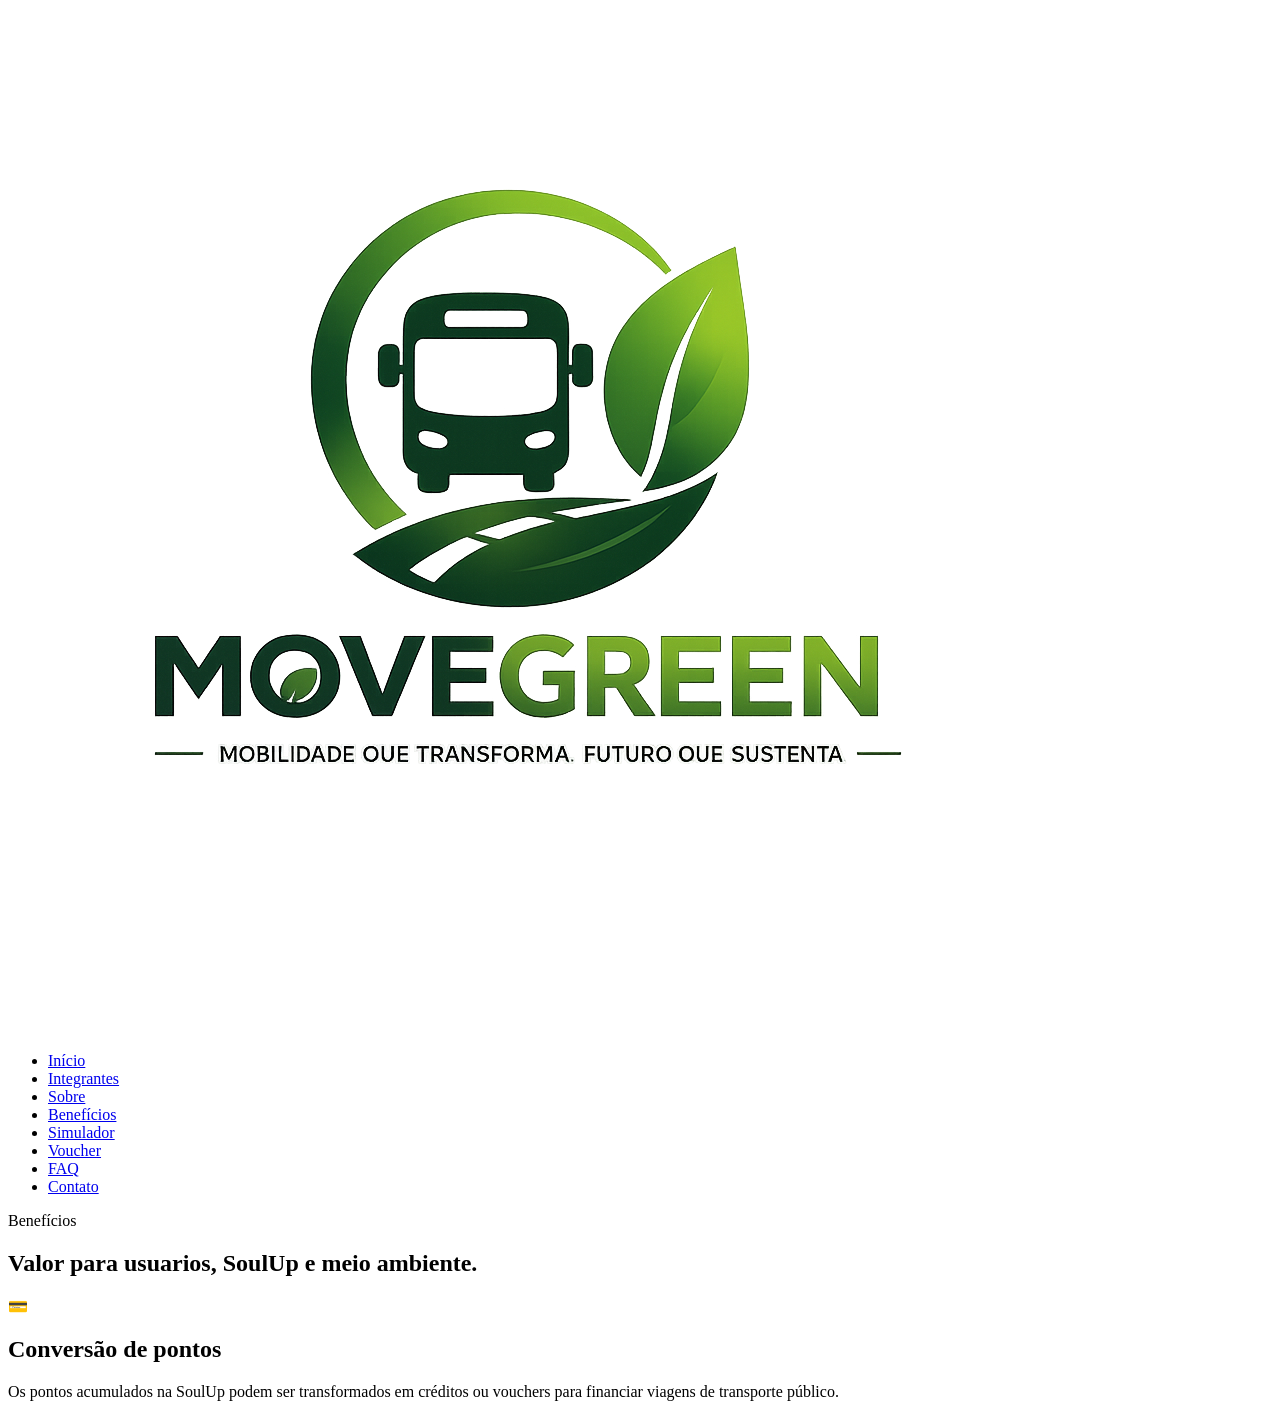
==== pages/beneficios.html @ 8bb11359 "add beneficios" ====
<!DOCTYPE html>
<html lang="pt-BR">
<head>
  <meta charset="UTF-8">
  <meta name="viewport" content="width=device-width, initial-scale=1.0">
  <title>MoveGreen | Beneficios</title>

  <link rel="preconnect" href="https://fonts.googleapis.com">
  <link rel="preconnect" href="https://fonts.gstatic.com" crossorigin>
  <link href="https://fonts.googleapis.com/css2?family=Montserrat:wght@600;700;800;900&display=swap" rel="stylesheet">

  <link rel="stylesheet" href="../css/style.css">
</head>
<body>
  <header class="header">
    <nav class="navbar">
      <a href="../index.html" class="logo">
  <img src="../img/logomovegreen.png" alt="Logo MoveGreen">
</a>

          <ul class="menu">
            <li><a class="nav-link" href="../index.html">Início</a></li>
            <li><a class="nav-link" href="integrantes.html">Integrantes</a></li>
            <li><a class="nav-link" href="sobre.html">Sobre</a></li>
            <li><a class="nav-link active" href="beneficios.html">Benefícios</a></li>
            <li><a class="nav-link" href="simulador.html">Simulador</a></li>
            <li><a class="nav-link" href="voucher.html">Voucher</a></li>
            <li><a class="nav-link" href="faq.html">FAQ</a></li>
            <li><a class="nav-link" href="contato.html">Contato</a></li>
          </ul>
    </nav>
  </header>

  <main class="page">
    <section class="page-title">
      <p class="tag">Benefícios</p>
      <h1>Valor para usuarios, SoulUp e meio ambiente.</h1>
    </section>

    <section class="cards">
      <article class="card">
        <div class="card-icon">💳</div>
        <h2>Conversão de pontos</h2>
        <p>
          Os pontos acumulados na SoulUp podem ser transformados em créditos ou vouchers
  para financiar viagens de transporte público.
        </p>
      </article>
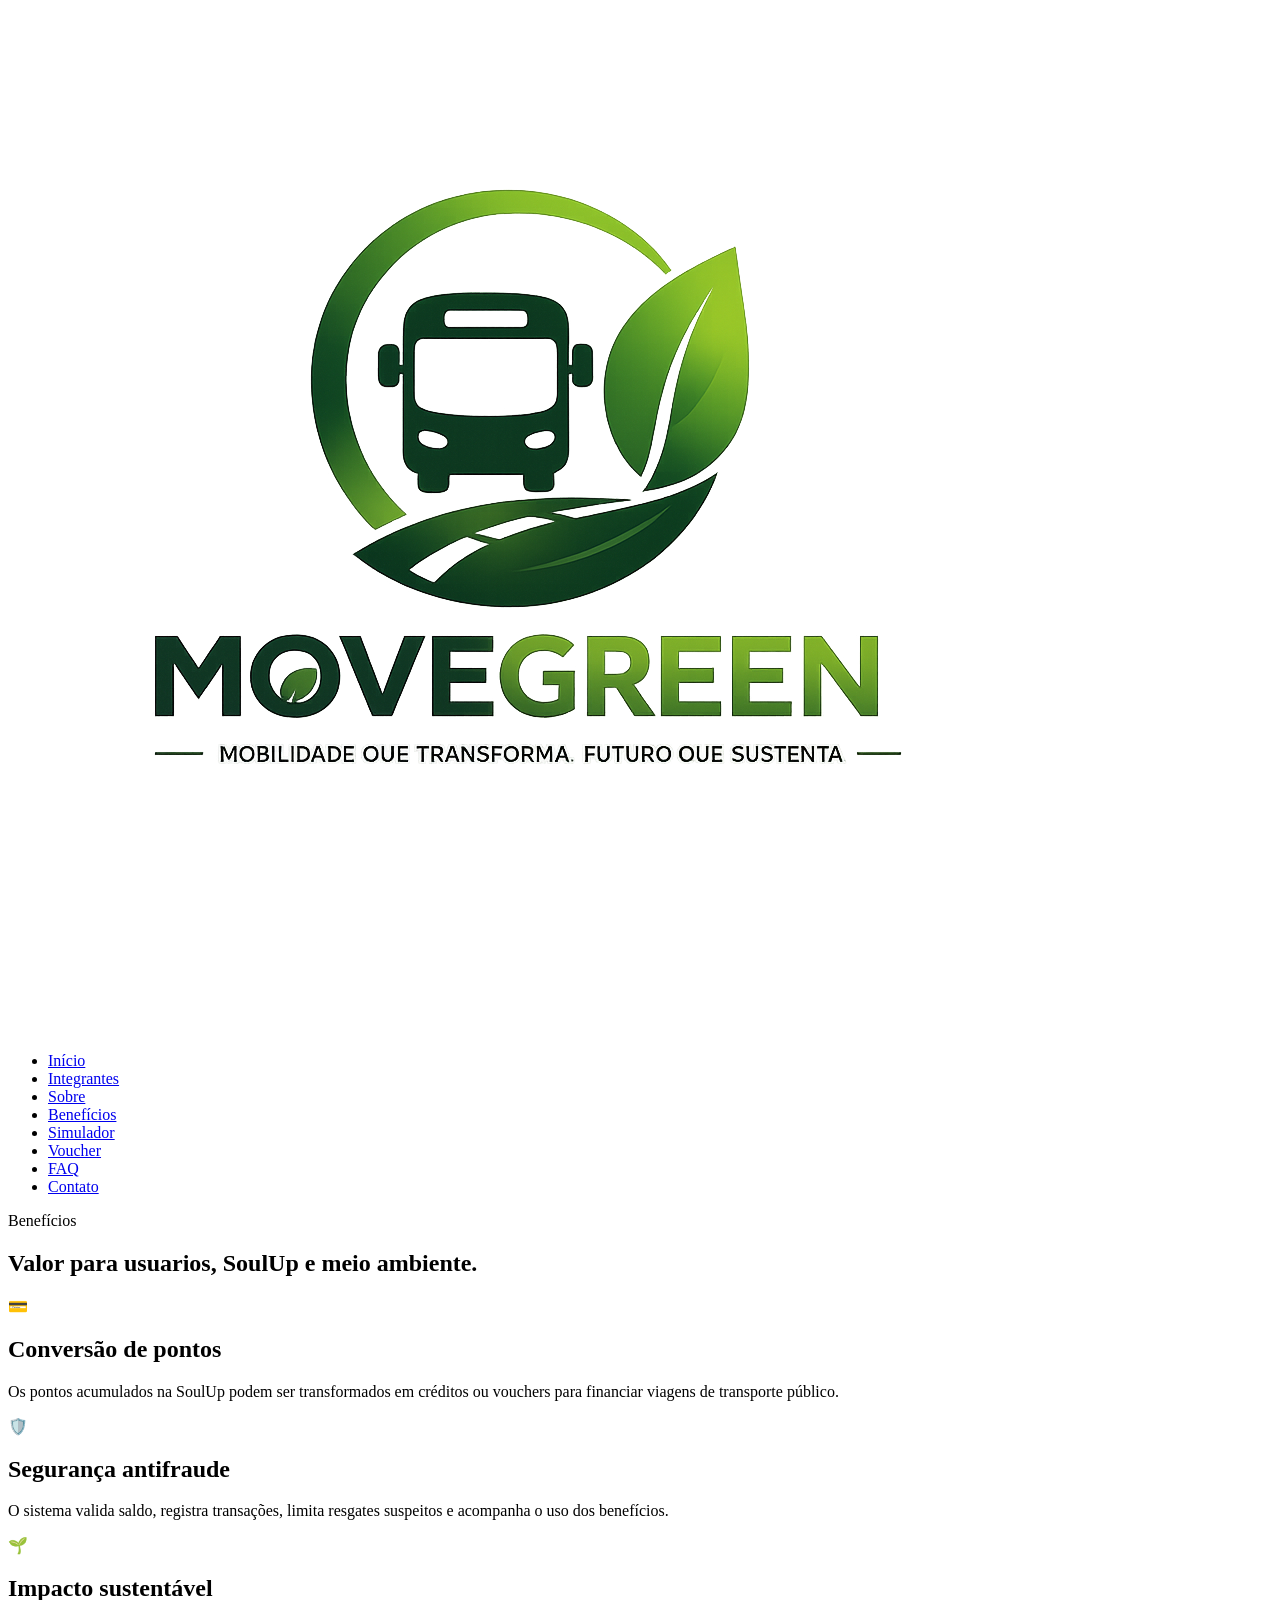
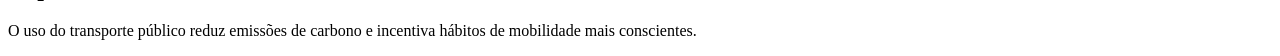
==== commit dc15cf28: "add cards" ====
--- a/pages/beneficios.html
+++ b/pages/beneficios.html
@@ -43,6 +43,25 @@
         <h2>Conversão de pontos</h2>
         <p>
           Os pontos acumulados na SoulUp podem ser transformados em créditos ou vouchers
-  para financiar viagens de transporte público.
+        para financiar viagens de transporte público.
         </p>
-      </article>+      </article>
+
+        <article class="card">
+          <div class="card-icon">🛡️</div>
+          <h2>Segurança antifraude</h2>
+          <p>
+            O sistema valida saldo, registra transações, limita resgates suspeitos e
+            acompanha o uso dos benefícios.
+        </p>
+      </article>
+
+      <article class="card">
+        <div class="card-icon">🌱</div>
+        <h2>Impacto sustentável</h2>
+        <p>
+          O uso do transporte público reduz emissões de carbono e incentiva hábitos de
+          mobilidade mais conscientes.
+        </p>
+      </article>
+    </section>
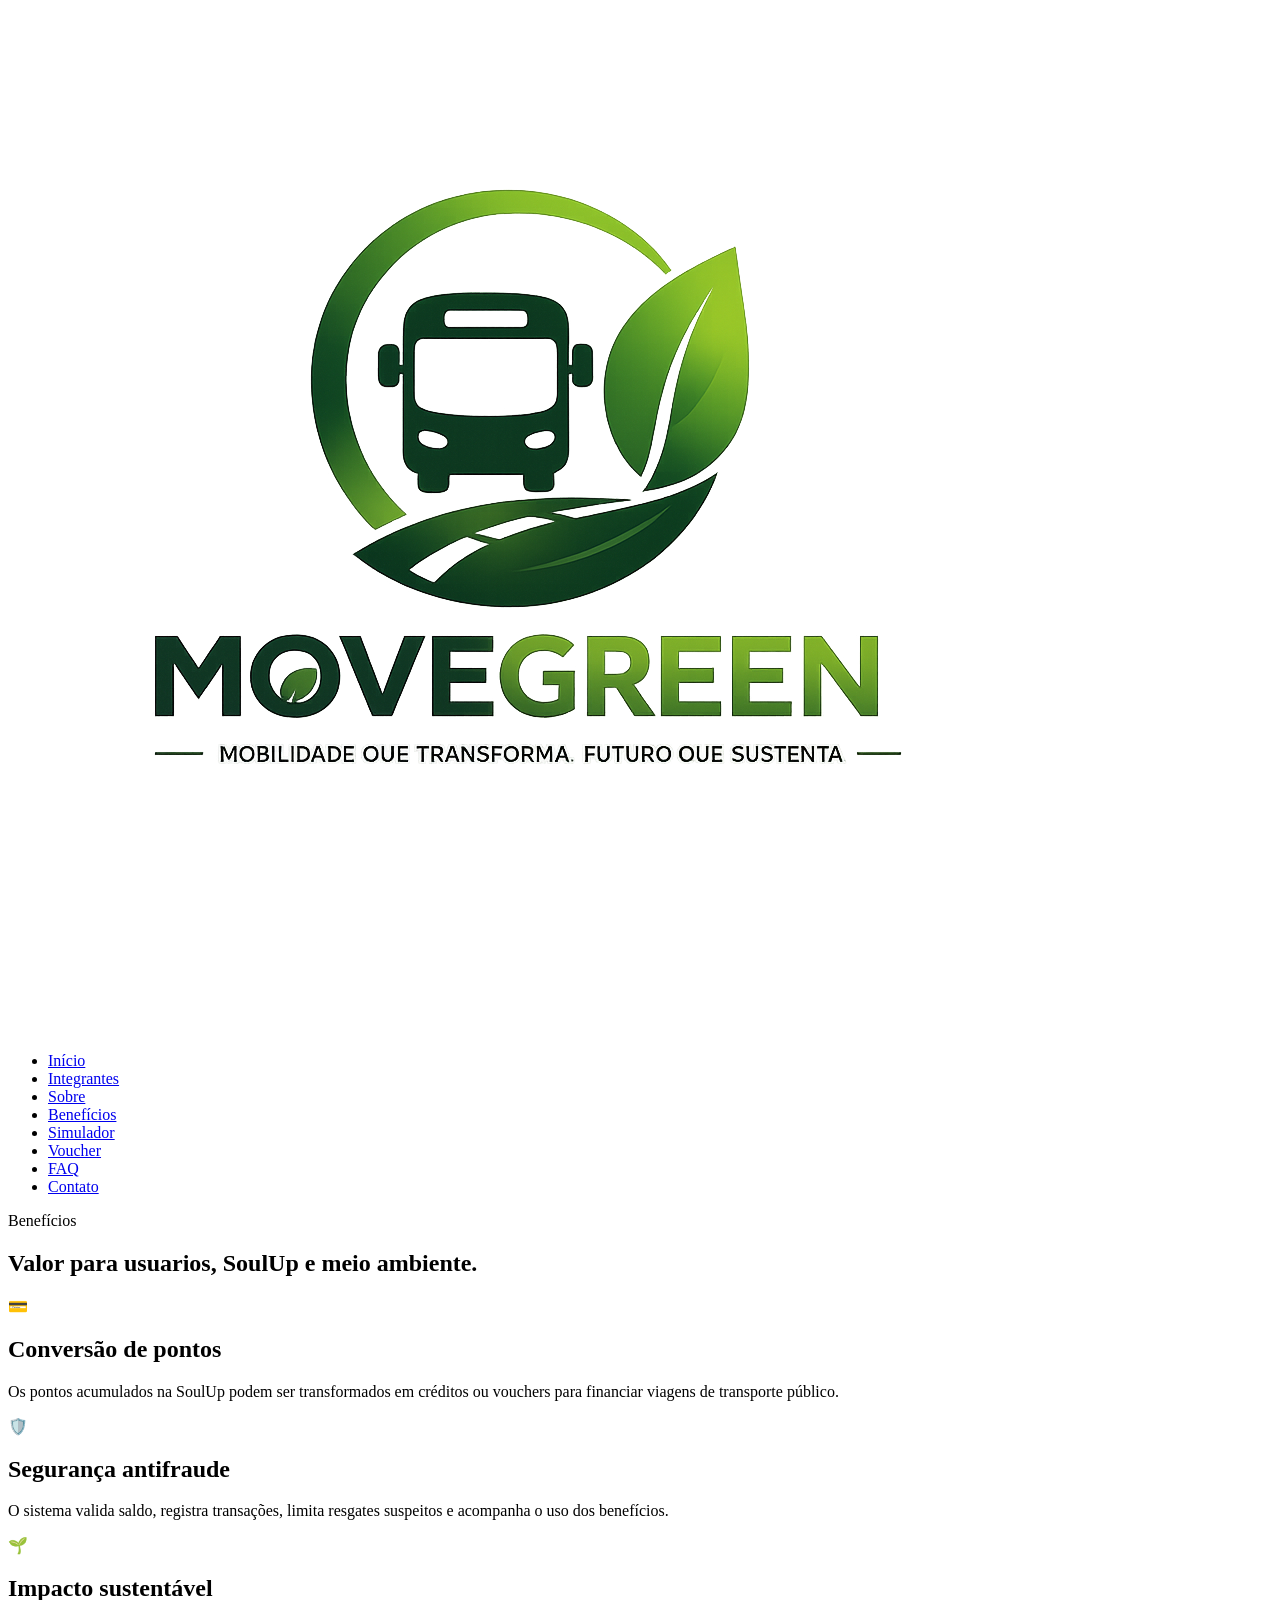
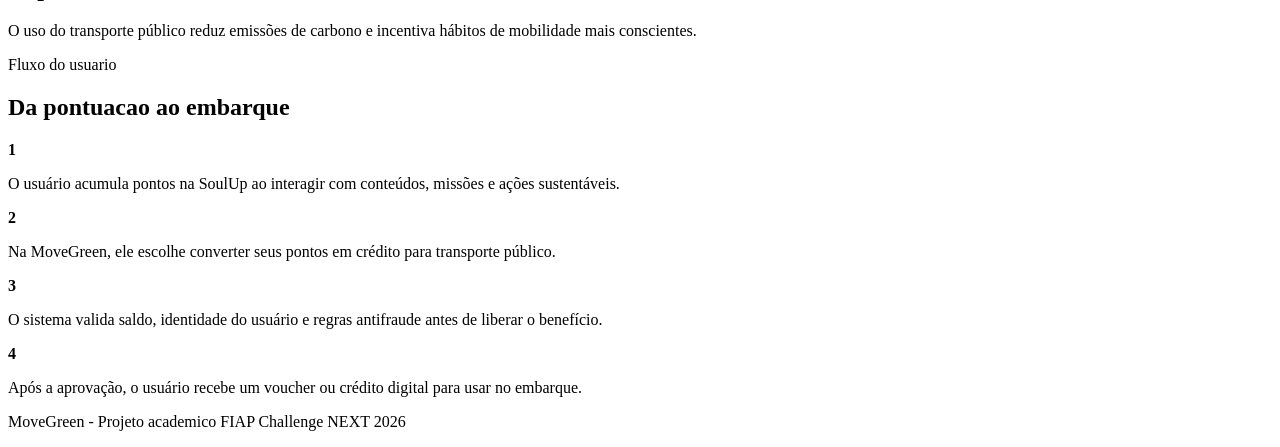
==== commit 8a03fd7f: "finalizando beneficios" ====
--- a/pages/beneficios.html
+++ b/pages/beneficios.html
@@ -64,4 +64,41 @@
           mobilidade mais conscientes.
         </p>
       </article>
-    </section>+    </section>
+
+        <section class="steps-section">
+      <div class="page-title small">
+        <p class="tag">Fluxo do usuario</p>
+        <h2>Da pontuacao ao embarque</h2>
+      </div>
+
+      <div class="steps">
+        <div class="step">
+          <strong>1</strong>
+          <p>O usuário acumula pontos na SoulUp ao interagir com conteúdos, missões e ações sustentáveis.</p>
+        </div>
+
+        <div class="step">
+          <strong>2</strong>
+          <p>Na MoveGreen, ele escolhe converter seus pontos em crédito para transporte público.</p>
+        </div>
+
+        <div class="step">
+          <strong>3</strong>
+          <p>O sistema valida saldo, identidade do usuário e regras antifraude antes de liberar o benefício.</p>
+        </div>
+
+        <div class="step">
+          <strong>4</strong>
+          <p>Após a aprovação, o usuário recebe um voucher ou crédito digital para usar no embarque.</p>
+        </div>
+      </div>
+    </section>
+  </main>
+
+   <footer class="footer">
+    <p>MoveGreen - Projeto academico FIAP Challenge NEXT 2026</p>
+  </footer>
+  <script src="../js/script.js"></script>
+</body>
+</html>
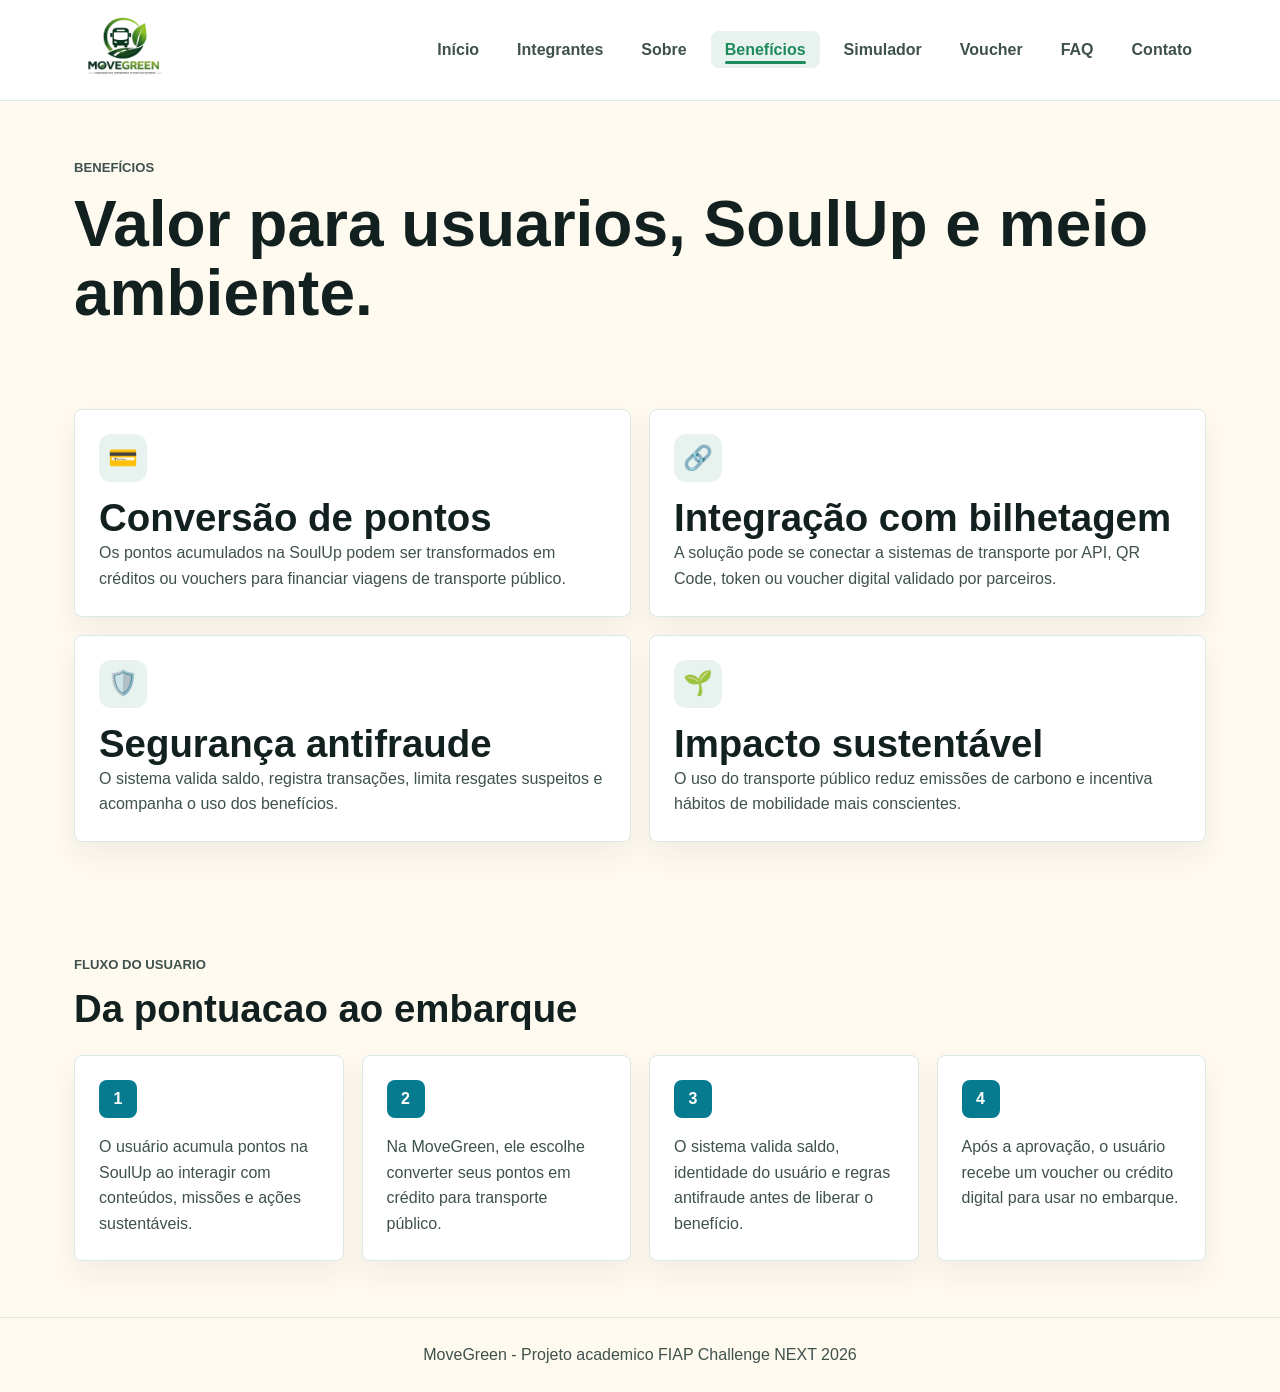
==== commit 6a65c475: "ajuste final" ====
--- a/pages/beneficios.html
+++ b/pages/beneficios.html
@@ -44,6 +44,15 @@
         <p>
           Os pontos acumulados na SoulUp podem ser transformados em créditos ou vouchers
         para financiar viagens de transporte público.
+        </p>
+      </article>
+
+      <article class="card">
+        <div class="card-icon">🔗</div>
+        <h2>Integração com bilhetagem</h2>
+        <p>
+         A solução pode se conectar a sistemas de transporte por API, QR Code, token
+        ou voucher digital validado por parceiros.
         </p>
       </article>
 
--- a/css/style.css
+++ b/css/style.css
@@ -0,0 +1,1291 @@
+/* RESET E VARIAVEIS */
+* {
+  margin: 0;
+  padding: 0;
+  box-sizing: border-box;
+}
+
+:root {
+  --green: #1f8a5b;
+  --teal: #067a8f;
+  --yellow: #f4b942;
+  --orange: #e76f51;
+  --dark: #12211f;
+  --text: #3f514d;
+  --bg: #fffaf0;
+  --white: #ffffff;
+  --border: #dce8e4;
+  --shadow: 0 20px 40px rgba(18, 33, 31, 0.12);
+}
+
+/* BASE */
+body {
+  font-family: Arial, Helvetica, sans-serif;
+  background-color: var(--bg);
+  color: var(--dark);
+  line-height: 1.6;
+}
+
+a {
+  color: inherit;
+  text-decoration: none;
+}
+
+h1,
+h2,
+h3,
+.logo,
+.menu a {
+  font-family: "Montserrat", Arial, sans-serif;
+}
+
+h1 {
+  font-size: clamp(2rem, 3.4vw, 3.5rem);
+  line-height: 1.08;
+}
+
+h2 {
+  font-size: clamp(1.5rem, 3vw, 2.4rem);
+  line-height: 1.15;
+}
+
+.tag {
+  margin-bottom: 12px;
+  color: var(--teal);
+  font-size: 0.82rem;
+  font-weight: 800;
+  text-transform: uppercase;
+}
+
+/* HEADER E MENU */
+.header {
+  position: sticky;
+  top: 0;
+  z-index: 10;
+  background: var(--white);
+  border-bottom: 1px solid var(--border);
+  backdrop-filter: blur(12px);
+}
+
+.navbar {
+  max-width: 1180px;
+  min-height: 72px;
+  margin: auto;
+  padding: 0 24px;
+  display: flex;
+  align-items: center;
+  justify-content: space-between;
+  gap: 24px;
+}
+
+.logo {
+  display: flex;
+  align-items: center;
+  gap: 10px;
+  font-size: 1.2rem;
+  font-weight: 800;
+}
+
+.logo img {
+  height: 100px;
+  width: auto;
+  display: block;
+  object-fit: contain;
+}
+
+.menu {
+  display: flex;
+  gap: 10px;
+  list-style: none;
+}
+
+.menu a {
+  position: relative;
+  padding: 10px 14px;
+  border-radius: 8px;
+  color: var(--text);
+  font-weight: 700;
+}
+
+.menu a:hover,
+.menu a.active {
+  color: var(--dark);
+  background: #e8f3ef;
+}
+
+.menu a.active {
+  color: var(--green);
+}
+
+.menu a.active::after {
+  content: "";
+  position: absolute;
+  left: 14px;
+  right: 14px;
+  bottom: 4px;
+  height: 3px;
+  border-radius: 999px;
+  background: var(--green);
+}
+
+.menu-toggle {
+  display: none;
+  width: 42px;
+  height: 42px;
+  border: none;
+  border-radius: 8px;
+  background: var(--green);
+  color: var(--white);
+  font-size: 1.6rem;
+  cursor: pointer;
+}
+
+/* HOME */
+.hero {
+  max-width: 1180px;
+  margin: auto;
+  padding: 70px 24px 55px;
+  display: grid;
+  grid-template-columns: 0.95fr 1.05fr;
+  gap: 44px;
+  align-items: center;
+}
+
+.hero p,
+.page-title p,
+.intro p,
+.text-card p,
+.card p,
+.step p,
+.member p,
+.faq-card p {
+  color: var(--text);
+}
+
+.hero-text > p:not(.tag) {
+  max-width: 520px;
+  margin-top: 18px;
+  font-size: 0.95rem;
+  line-height: 1.35;
+  color: #1f1f1f;
+}
+
+.buttons {
+  margin-top: 28px;
+  display: flex;
+  flex-wrap: wrap;
+  gap: 14px;
+}
+
+.btn,
+button {
+  min-height: 48px;
+  padding: 12px 22px;
+  display: inline-flex;
+  align-items: center;
+  justify-content: center;
+  border: 0;
+  border-radius: 6px;
+  font: inherit;
+  font-weight: 800;
+  cursor: pointer;
+}
+
+.primary,
+button {
+  color: var(--white);
+  background: var(--green);
+}
+
+.secondary {
+  color: var(--green);
+  background: transparent;
+  border: 2px solid var(--green);
+}
+
+.secondary:hover {
+  color: var(--white);
+  background: var(--green);
+}
+
+/* CELULAR ILUSTRADO */
+.phone-area {
+  min-height: 500px;
+  display: grid;
+  place-items: center;
+  position: relative;
+  overflow: hidden;
+  border-radius: 8px;
+  background: #fff7e8;
+  box-shadow: none;
+  transition: transform 0.35s ease, box-shadow 0.35s ease;
+}
+
+.phone-area::before {
+  content: "";
+  position: absolute;
+  width: 360px;
+  height: 360px;
+  border-radius: 50%;
+  background: #dff3e5;
+  z-index: 0;
+  transition: transform 0.35s ease;
+}
+
+.phone-area::after {
+  content: "";
+  position: absolute;
+  width: 390px;
+  height: 390px;
+  background:
+    radial-gradient(circle, #f4b942 0 5px, transparent 6px),
+    radial-gradient(circle, #2f8bd8 0 5px, transparent 6px),
+    radial-gradient(circle, #e76f51 0 5px, transparent 6px),
+    radial-gradient(circle, #1f8a5b 0 5px, transparent 6px);
+  background-position: 20px 80px, 330px 90px, 330px 270px, 40px 300px;
+  background-size: 100% 100%;
+  background-repeat: no-repeat;
+  z-index: 1;
+  transition: transform 0.35s ease;
+}
+
+.phone {
+  position: relative;
+  z-index: 2;
+  width: 250px;
+  min-height: 360px;
+  padding: 16px;
+  border: 8px solid #13211f;
+  border-radius: 24px;
+  background: var(--white);
+  box-shadow: 0 24px 50px rgba(18, 33, 31, 0.18);
+  transition: transform 0.35s ease, box-shadow 0.35s ease;
+}
+
+.phone::before,
+.phone::after {
+  content: "";
+  position: absolute;
+  bottom: -20px;
+  width: 80px;
+  height: 130px;
+  border-radius: 80% 0 80% 0;
+  z-index: -1;
+}
+
+.phone::before {
+  left: -70px;
+  background: var(--green);
+  transform: rotate(-35deg);
+}
+
+.phone::after {
+  right: -70px;
+  background: var(--orange);
+  transform: rotate(35deg);
+}
+
+.phone-area:hover .phone {
+  transform: translateY(-12px) scale(1.03) rotate(-1deg);
+  box-shadow: 0 32px 65px rgba(18, 33, 31, 0.24);
+}
+
+.phone-area:hover::before {
+  transform: scale(1.06);
+}
+
+.phone-area:hover::after {
+  transform: rotate(4deg) scale(1.04);
+}
+
+.phone.phone-active {
+  transform: scale(1.04);
+}
+
+.phone-detail {
+  width: 80px;
+  height: 8px;
+  margin: 0 auto 28px;
+  border-radius: 999px;
+  background: #ccd9d5;
+}
+
+.balance-card {
+  padding: 20px;
+  border-radius: 8px;
+  color: var(--white);
+  background: linear-gradient(135deg, var(--green), var(--teal));
+  transition: transform 0.35s ease;
+}
+
+.phone-area:hover .balance-card {
+  transform: scale(1.03);
+}
+
+.balance-card span {
+  display: inline-block;
+  margin-bottom: 26px;
+  padding: 6px 10px;
+  border-radius: 8px;
+  background: rgba(255, 255, 255, 0.18);
+  font-size: 0.78rem;
+  font-weight: 800;
+}
+
+.balance-card strong {
+  display: block;
+  font-size: 2.2rem;
+}
+
+.balance-card p {
+  color: var(--white);
+}
+
+.voucher-card {
+  margin-top: 18px;
+  padding: 16px;
+  border: 1px dashed var(--teal);
+  border-radius: 8px;
+}
+
+.voucher-card div {
+  display: flex;
+  justify-content: space-between;
+  gap: 12px;
+}
+
+.voucher-card span,
+.voucher-card p {
+  color: var(--text);
+  font-size: 0.9rem;
+}
+
+.route {
+  margin: 34px 8px 0;
+  display: flex;
+  justify-content: space-between;
+  border-top: 4px solid var(--yellow);
+}
+
+.route span {
+  width: 18px;
+  height: 18px;
+  margin-top: -11px;
+  border: 4px solid var(--yellow);
+  border-radius: 50%;
+  background: var(--white);
+}
+
+/* ESTRUTURA DAS PAGINAS */
+.intro,
+.page-title,
+.content-grid,
+.cards,
+.steps-section,
+.team-grid,
+.contact-page {
+  max-width: 1180px;
+  margin: auto;
+  padding: 56px 24px;
+}
+
+.intro {
+  display: grid;
+  grid-template-columns: 0.9fr 1fr;
+  gap: 70px;
+  border-top: 1px solid var(--border);
+  align-items: start;
+}
+
+.intro h2 {
+  max-width: 470px;
+  font-size: clamp(2rem, 3vw, 3rem);
+  line-height: 1.12;
+  color: #102421;
+}
+
+.intro > p {
+  max-width: 620px;
+  font-size: 1rem;
+  line-height: 1.6;
+  color: #344844;
+}
+
+.page {
+  min-height: calc(100vh - 145px);
+}
+
+.page-title {
+  padding-bottom: 25px;
+}
+
+.page-title.small {
+  padding: 0 0 24px;
+}
+
+.page-title h1 {
+  font-size: clamp(2.6rem, 5vw, 4rem);
+}
+
+/* CARDS GERAIS */
+.content-grid,
+.cards {
+  display: grid;
+  grid-template-columns: repeat(2, 1fr);
+  gap: 18px;
+}
+
+.text-card,
+.card,
+.step,
+.member,
+.contact-form,
+.faq-card {
+  position: relative;
+  overflow: hidden;
+  padding: 24px;
+  background: var(--white);
+  border: 1px solid var(--border);
+  border-radius: 8px;
+  box-shadow: 0 14px 30px rgba(18, 33, 31, 0.06);
+  transition: transform 0.3s ease, box-shadow 0.3s ease, border-color 0.3s ease;
+}
+.text-card::before,
+.card::before,
+.step::before,
+.member::before {
+  content: "";
+  position: absolute;
+  inset: 0;
+  opacity: 0;
+  background: linear-gradient(135deg, rgba(31, 138, 91, 0.10), rgba(244, 185, 66, 0.10));
+  transition: opacity 0.3s ease;
+}
+
+.text-card:hover,
+.card:hover,
+.step:hover,
+.member:hover,
+.contact-form:hover,
+.faq-card:hover {
+  transform: translateY(-10px);
+  border-color: var(--green);
+  box-shadow: 0 22px 45px rgba(18, 33, 31, 0.16);
+}
+
+.text-card:hover::before,
+.card:hover::before,
+.step:hover::before,
+.member:hover::before {
+  opacity: 1;
+}
+
+.text-card h2,
+.text-card p,
+.card span,
+.card h2,
+.card p,
+.step strong,
+.step p,
+.member h2,
+.member p,
+.member a,
+.member .avatar,
+.member .avatar-img,
+.faq-card h2,
+.faq-card p {
+  position: relative;
+  z-index: 1;
+}
+
+/* SOBRE */
+.about-flow {
+  max-width: 1180px;
+  margin: 0 auto 40px;
+  padding: 0 24px;
+  display: grid;
+  grid-template-columns: repeat(3, 1fr);
+  gap: 18px;
+}
+
+.about-flow div {
+  padding: 18px;
+  background: rgba(255, 255, 255, 0.75);
+  border: 1px solid var(--border);
+  border-radius: 8px;
+  transition: transform 0.3s ease, box-shadow 0.3s ease, border-color 0.3s ease;
+}
+
+.about-flow div:hover {
+  transform: translateY(-6px);
+  border-color: var(--green);
+  box-shadow: 0 16px 32px rgba(18, 33, 31, 0.13);
+}
+
+.about-flow p {
+  color: var(--text);
+}
+
+.badge,
+.about-flow span {
+  width: 36px;
+  height: 36px;
+  display: grid;
+  place-items: center;
+  margin-bottom: 12px;
+  border-radius: 8px;
+  background: #1a6b3c;
+  color: var(--white);
+  font-weight: 800;
+  font-size: 14px;
+}
+
+.about-flow div:hover .badge,
+.about-flow div:hover span {
+  transform: scale(1.1) rotate(-3deg);
+  background: var(--teal);
+  transition: transform 0.3s ease, background 0.3s ease;
+}
+
+/* BENEFICIOS */
+.card span {
+  width: 44px;
+  height: 44px;
+  margin-bottom: 18px;
+  display: grid;
+  place-items: center;
+  border-radius: 8px;
+  background: var(--yellow);
+  font-weight: 900;
+  transition: transform 0.3s ease, background 0.3s ease;
+}
+
+.card:hover span {
+  transform: scale(1.08) rotate(-3deg);
+  background: var(--green);
+  color: var(--white);
+}
+
+.steps {
+  display: grid;
+  grid-template-columns: repeat(4, 1fr);
+  gap: 18px;
+}
+
+.step strong {
+  width: 38px;
+  height: 38px;
+  margin-bottom: 16px;
+  display: grid;
+  place-items: center;
+  color: var(--white);
+  background: var(--teal);
+  border-radius: 8px;
+  transition: transform 0.3s ease, background 0.3s ease;
+}
+
+.step:hover strong {
+  transform: scale(1.08) rotate(-3deg);
+  background: var(--green);
+}
+
+/* INTEGRANTES */
+.team-grid {
+  display: flex;
+  justify-content: center;
+  gap: 18px;
+  flex-wrap: wrap;
+}
+
+.member {
+  width: 300px;
+  min-height: 300px;
+  text-align: center;
+  display: flex;
+  flex-direction: column;
+  align-items: center;
+}
+
+.member p {
+  margin-bottom: 14px;
+}
+
+.member a:first-of-type {
+  margin-top: auto;
+}
+
+.member h2 {
+  font-size: 2.15rem;
+  line-height: 1.15;
+}
+
+.avatar,
+.avatar-img {
+  width: 84px;
+  height: 84px;
+  margin: 0 auto 16px;
+  border-radius: 50%;
+}
+
+.avatar {
+  display: grid;
+  place-items: center;
+  color: var(--white);
+  background: linear-gradient(135deg, var(--teal), var(--orange));
+  font-size: 2rem;
+  font-weight: 900;
+}
+
+.avatar-img {
+  display: block;
+  object-fit: cover;
+  border: 3px solid var(--green);
+}
+
+.member .avatar,
+.member .avatar-img {
+  transition: transform 0.3s ease, box-shadow 0.3s ease;
+}
+
+.member:hover .avatar,
+.member:hover .avatar-img {
+  transform: scale(1.08) rotate(-3deg);
+  box-shadow: 0 12px 24px rgba(31, 138, 91, 0.25);
+}
+
+.member a {
+  margin: 10px 4px 0;
+  padding: 8px 12px;
+  display: inline-block;
+  border: 1px solid var(--border);
+  border-radius: 8px;
+  font-weight: 800;
+  transition: background 0.3s ease, color 0.3s ease, border-color 0.3s ease;
+}
+
+.member a:hover {
+  background: var(--green);
+  color: var(--white);
+  border-color: var(--green);
+}
+
+/* CONTATO */
+.contact-page {
+  display: grid;
+  grid-template-columns: 0.85fr 1fr;
+  gap: 30px;
+  align-items: start;
+}
+
+.contact-page .page-title {
+  padding: 0;
+}
+
+.contact-form {
+  display: grid;
+  gap: 12px;
+}
+
+input,
+textarea {
+  width: 100%;
+  padding: 14px;
+  border: 1px solid var(--border);
+  border-radius: 8px;
+  font: inherit;
+}
+
+input:focus,
+textarea:focus {
+  outline: none;
+  border-color: var(--green);
+  box-shadow: 0 0 0 3px rgba(31, 138, 91, 0.12);
+}
+
+textarea {
+  min-height: 130px;
+  resize: vertical;
+}
+
+.contact-info {
+  margin-top: 24px;
+  display: grid;
+  gap: 10px;
+}
+
+.contact-info p {
+  padding: 12px 14px;
+  border-left: 4px solid var(--green);
+  background: rgba(255, 255, 255, 0.7);
+  border-radius: 6px;
+}
+
+/* FAQ */
+.faq-grid {
+  max-width: 1180px;
+  margin: 0 auto;
+  padding: 20px 24px 56px;
+  display: grid;
+  grid-template-columns: repeat(2, 1fr);
+  gap: 18px;
+}
+
+.faq-card {
+  position: relative;
+  overflow: hidden;
+  padding: 24px;
+  background: var(--white);
+  border: 1px solid var(--border);
+  border-radius: 8px;
+  box-shadow: 0 14px 30px rgba(18, 33, 31, 0.06);
+  transition: transform 0.3s ease, box-shadow 0.3s ease, border-color 0.3s ease;
+}
+
+.faq-card::before {
+  content: "";
+  position: absolute;
+  inset: 0;
+  opacity: 0;
+  background: linear-gradient(135deg, rgba(31, 138, 91, 0.10), rgba(244, 185, 66, 0.10));
+  transition: opacity 0.3s ease;
+}
+
+.faq-card::after {
+  content: "?";
+  position: absolute;
+  right: 20px;
+  top: 12px;
+  color: rgba(31, 138, 91, 0.14);
+  font-size: 4rem;
+  font-weight: 900;
+  transition: transform 0.3s ease, color 0.3s ease;
+}
+
+.faq-card:hover {
+  transform: translateY(-10px);
+  border-color: var(--green);
+  box-shadow: 0 22px 45px rgba(18, 33, 31, 0.16);
+}
+
+.faq-card:hover::before {
+  opacity: 1;
+}
+
+.faq-card:hover::after {
+  transform: scale(1.1) rotate(-3deg);
+  color: rgba(31, 138, 91, 0.22);
+}
+
+.faq-card h2,
+.faq-card p {
+  position: relative;
+  z-index: 1;
+}
+
+.faq-card h2 {
+  margin-bottom: 10px;
+}
+
+/* FOOTER */
+.footer {
+  padding: 24px;
+  border-top: 1px solid var(--border);
+  color: var(--text);
+  text-align: center;
+}
+ /* RESPONSIVO */
+@media (max-width: 960px) {
+  .hero,
+  .intro,
+  .contact-page {
+    grid-template-columns: 1fr;
+  }
+
+  .steps {
+    grid-template-columns: repeat(2, 1fr);
+  }
+
+  .about-flow,
+  .faq-grid {
+    grid-template-columns: 1fr;
+  }
+}
+
+@media (max-width: 720px) {
+  .navbar {
+    flex-direction: column;
+    padding: 16px 24px;
+    gap: 10px;
+  }
+
+  .logo img {
+    height: 72px;
+  }
+
+  .menu-toggle {
+    display: block;
+  }
+
+  .menu {
+    display: none;
+    width: 100%;
+    flex-wrap: wrap;
+    justify-content: center;
+    gap: 6px;
+  }
+
+  .menu.menu-open {
+    display: flex;
+  }
+
+  .menu a {
+    padding: 8px 10px;
+    font-size: 0.9rem;
+  }
+
+  .hero {
+    padding-top: 46px;
+    grid-template-columns: 1fr;
+  }
+
+  .content-grid,
+  .cards,
+  .steps {
+    grid-template-columns: 1fr;
+  }
+
+  .team-grid {
+    padding: 40px 24px;
+  }
+
+  .member {
+    width: 100%;
+    max-width: 320px;
+  }
+
+  .phone-area {
+    min-height: 430px;
+  }
+
+  .page-title h1 {
+    font-size: 2.6rem;
+  }
+}
+
+/* SIMULADOR */
+.simulator-layout {
+  max-width: 1180px;
+  margin: 0 auto;
+  padding: 20px 24px 56px;
+  display: grid;
+  grid-template-columns: 0.9fr 1.1fr;
+  gap: 24px;
+  align-items: start;
+}
+
+.simulator-panel,
+.simulator-result {
+  background: var(--white);
+  border: 1px solid var(--border);
+  border-radius: 8px;
+  padding: 28px;
+  box-shadow: 0 14px 30px rgba(18, 33, 31, 0.06);
+}
+
+.simulator-panel h2 {
+  margin-bottom: 10px;
+}
+
+.simulator-panel p {
+  color: var(--text);
+  margin-bottom: 22px;
+}
+
+.simulator-form {
+  display: grid;
+  gap: 12px;
+}
+
+.simulator-form label {
+  font-weight: 800;
+}
+
+.simulator-form input,
+.simulator-form select {
+  width: 100%;
+  padding: 14px;
+  border: 1px solid var(--border);
+  border-radius: 8px;
+  font: inherit;
+}
+
+.simulator-form input:focus,
+.simulator-form select:focus {
+  outline: none;
+  border-color: var(--green);
+  box-shadow: 0 0 0 3px rgba(31, 138, 91, 0.12);
+}
+
+.simulator-result {
+  display: grid;
+  gap: 16px;
+}
+
+.result-card {
+  padding: 18px;
+  border-radius: 8px;
+  background: #fffaf0;
+  border: 1px solid var(--border);
+}
+
+.result-card span {
+  display: block;
+  color: var(--text);
+  font-weight: 700;
+  margin-bottom: 6px;
+}
+
+.result-card strong {
+  font-size: 1.6rem;
+  color: var(--dark);
+}
+
+@media (max-width: 720px) {
+  .simulator-layout {
+    grid-template-columns: 1fr;
+  }
+}
+
+/* VOUCHER */
+.voucher-layout {
+  max-width: 1180px;
+  margin: 0 auto;
+  padding: 20px 24px 56px;
+  display: grid;
+  grid-template-columns: 0.85fr 1.15fr;
+  gap: 24px;
+  align-items: start;
+}
+
+.voucher-ticket,
+.voucher-info {
+  background: var(--white);
+  border: 1px solid var(--border);
+  border-radius: 8px;
+  padding: 28px;
+  box-shadow: 0 14px 30px rgba(18, 33, 31, 0.06);
+}
+
+.voucher-ticket {
+  position: relative;
+  overflow: hidden;
+}
+
+.voucher-ticket::before {
+  content: "";
+  position: absolute;
+  width: 180px;
+  height: 180px;
+  right: -70px;
+  top: -70px;
+  border-radius: 50%;
+  background: rgba(31, 138, 91, 0.12);
+}
+
+.voucher-top,
+.voucher-code,
+.voucher-details,
+.qr-fake,
+.voucher-ticket button,
+.voucher-message {
+  position: relative;
+  z-index: 1;
+}
+
+.voucher-top {
+  display: flex;
+  justify-content: space-between;
+  gap: 16px;
+  margin-bottom: 24px;
+}
+
+.voucher-top span {
+  color: var(--text);
+  font-weight: 800;
+}
+
+.voucher-top strong {
+  color: var(--green);
+}
+
+.voucher-code {
+  padding: 18px;
+  border-radius: 8px;
+  background: #fffaf0;
+  border: 1px dashed var(--green);
+  margin-bottom: 18px;
+}
+
+.voucher-code span {
+  display: block;
+  color: var(--text);
+  margin-bottom: 6px;
+  font-weight: 700;
+}
+
+.voucher-code strong {
+  font-size: 1.7rem;
+  color: var(--dark);
+}
+
+.voucher-details {
+  display: grid;
+  gap: 8px;
+  margin-bottom: 22px;
+}
+
+.voucher-details p {
+  color: var(--text);
+}
+
+.qr-fake {
+  width: 150px;
+  height: 150px;
+  margin: 0 auto 22px;
+  padding: 10px;
+  display: grid;
+  grid-template-columns: repeat(3, 1fr);
+  gap: 8px;
+  border: 2px solid var(--dark);
+  border-radius: 8px;
+  background: #ffffff;
+}
+
+.qr-fake span {
+  background: var(--dark);
+  border-radius: 4px;
+}
+
+.qr-fake span:nth-child(2),
+.qr-fake span:nth-child(4),
+.qr-fake span:nth-child(8) {
+  background: var(--green);
+}
+
+.voucher-ticket button {
+  width: 100%;
+}
+
+.voucher-message {
+  margin-top: 14px;
+  text-align: center;
+  color: var(--text);
+  font-weight: 800;
+}
+
+.voucher-info h2 {
+  margin-bottom: 18px;
+}
+
+.voucher-step {
+  display: grid;
+  grid-template-columns: 42px 1fr;
+  gap: 14px;
+  align-items: start;
+  padding: 16px 0;
+  border-bottom: 1px solid var(--border);
+}
+
+.voucher-step:last-child {
+  border-bottom: none;
+}
+
+.voucher-step span {
+  width: 36px;
+  height: 36px;
+  display: grid;
+  place-items: center;
+  border-radius: 8px;
+  background: var(--green);
+  color: var(--white);
+  font-weight: 900;
+}
+
+.voucher-step p {
+  color: var(--text);
+}
+
+@media (max-width: 720px) {
+  .voucher-layout {
+    grid-template-columns: 1fr;
+  }
+
+  .voucher-code strong {
+    font-size: 1.3rem;
+  }
+}
+
+/* ANIMAÇÃO DO SIMULADOR */
+.simulator-panel,
+.simulator-result,
+.result-card {
+  transition: transform 0.3s ease, box-shadow 0.3s ease, border-color 0.3s ease;
+}
+
+.simulator-panel:hover,
+.simulator-result:hover {
+  transform: translateY(-8px);
+  border-color: var(--green);
+  box-shadow: 0 22px 45px rgba(18, 33, 31, 0.16);
+}
+
+.result-card:hover {
+  transform: scale(1.02);
+  border-color: var(--green);
+  box-shadow: 0 12px 28px rgba(18, 33, 31, 0.12);
+}
+
+.simulator-form input,
+.simulator-form select {
+  transition: border-color 0.3s ease, box-shadow 0.3s ease;
+}
+
+.simulator-form input:focus,
+.simulator-form select:focus {
+  border-color: var(--green);
+  box-shadow: 0 0 0 3px rgba(31, 138, 91, 0.12);
+}
+
+#calculateBtn {
+  transition: transform 0.3s ease, background 0.3s ease, box-shadow 0.3s ease;
+}
+
+#calculateBtn:hover {
+  transform: translateY(-3px);
+  background: #16784d;
+  box-shadow: 0 12px 24px rgba(31, 138, 91, 0.22);
+}
+
+.simulator-result .btn {
+  transition: transform 0.3s ease, background 0.3s ease, box-shadow 0.3s ease;
+}
+
+.simulator-result .btn:hover {
+  transform: translateY(-3px);
+  background: #16784d;
+  box-shadow: 0 12px 24px rgba(31, 138, 91, 0.22);
+}
+.result-card.result-updated {
+  animation: resultPulse 0.6s ease;
+}
+
+@keyframes resultPulse {
+  0% {
+    transform: scale(1);
+    background: #fffaf0;
+  }
+
+  50% {
+    transform: scale(1.03);
+    background: #e8f3ef;
+  }
+
+  100% {
+    transform: scale(1);
+    background: #fffaf0;
+  }
+}
+/* ANIMAÇÃO DO VOUCHER */
+.voucher-ticket,
+.voucher-info {
+  transition: transform 0.3s ease, box-shadow 0.3s ease, border-color 0.3s ease;
+}
+
+.voucher-ticket:hover,
+.voucher-info:hover {
+  transform: translateY(-8px);
+  border-color: var(--green);
+  box-shadow: 0 22px 45px rgba(18, 33, 31, 0.16);
+}
+
+.voucher-code {
+  transition: transform 0.3s ease, background 0.3s ease;
+}
+
+.voucher-ticket:hover .voucher-code {
+  transform: scale(1.02);
+  background: #e8f3ef;
+}
+
+.qr-fake {
+  transition: transform 0.3s ease, box-shadow 0.3s ease;
+}
+
+.voucher-ticket:hover .qr-fake {
+  transform: scale(1.06) rotate(-2deg);
+  box-shadow: 0 14px 28px rgba(18, 33, 31, 0.16);
+}
+
+.voucher-step {
+  transition: transform 0.3s ease, background 0.3s ease;
+}
+
+.voucher-step:hover {
+  transform: translateX(8px);
+  background: rgba(31, 138, 91, 0.06);
+}
+
+.voucher-step span {
+  transition: transform 0.3s ease, background 0.3s ease;
+}
+
+.voucher-step:hover span {
+  transform: scale(1.1) rotate(-3deg);
+  background: var(--teal);
+}
+
+#validateVoucher {
+  transition: transform 0.3s ease, background 0.3s ease, box-shadow 0.3s ease;
+}
+
+#validateVoucher:hover {
+  transform: translateY(-3px);
+  background: #16784d;
+  box-shadow: 0 12px 24px rgba(31, 138, 91, 0.22);
+}
+.voucher-ticket.voucher-validado {
+  animation: voucherPulse 0.7s ease;
+  border-color: var(--green);
+}
+
+@keyframes voucherPulse {
+  0% {
+    transform: scale(1);
+  }
+
+  50% {
+    transform: scale(1.03);
+    background: #e8f3ef;
+  }
+
+  100% {
+    transform: scale(1);
+  }
+}
+.card-icon {
+  width: 48px;
+  height: 48px;
+  margin-bottom: 14px;
+  display: grid;
+  place-items: center;
+  border-radius: 12px;
+  background: #e8f3ef;
+  font-size: 1.5rem;
+  transition: transform 0.3s ease, background 0.3s ease;
+}
+
+.card:hover .card-icon {
+  transform: scale(1.08) rotate(-3deg);
+  background: var(--green);
+  
+}
